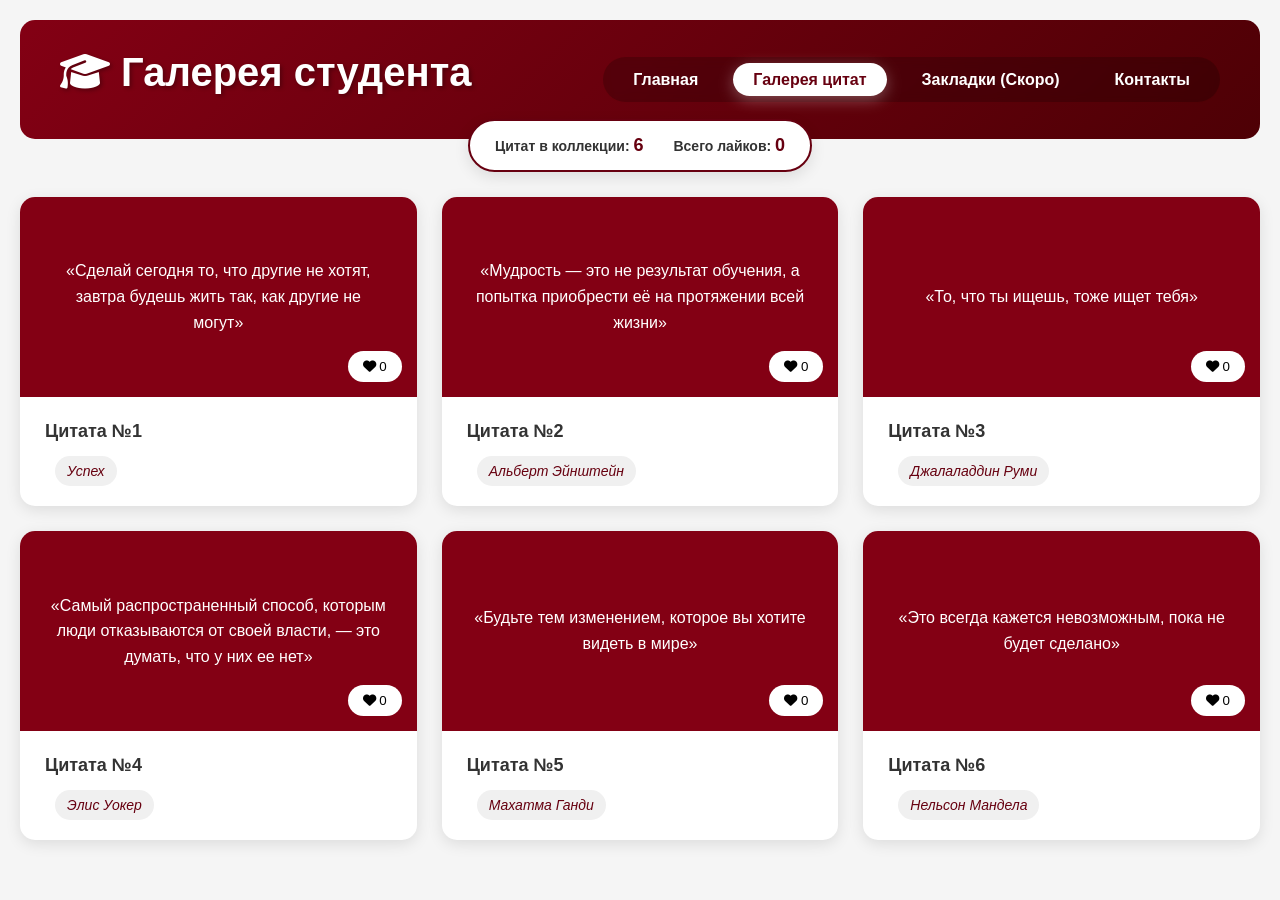
==== gallery.html @ bed90327 "Загружены все страницы сайта" ====
<!DOCTYPE html>
<html lang="ru">
<head>
    <meta charset="UTF-8">
    <title>Галерея цитат</title>
    <link rel="stylesheet" href="style.css">
    <link rel="stylesheet" href="https://cdnjs.cloudflare.com/ajax/libs/font-awesome/6.4.0/css/all.min.css">
</head>
<body>
    <header class="gallery-header">
        <h1><i class="fas fa-graduation-cap"></i> Галерея студента</h1>
        <nav>
            <ul>
                <li><a href="index.html">Главная</a></li>
                <li><a href="gallery.html" class="active">Галерея цитат</a></li>
                <li><a href="#">Закладки (Скоро)</a></li>
                <li><a href="contacts.html">Контакты</a></li>
            </ul>
        </nav>
    </header>

    <main class="gallery-container">
        <div class="stats-panel">
            <p>Цитат в коллекции: <span id="count">0</span></p>
            <p>Всего лайков: <span id="total-likes">0</span></p>
        </div>

        <div class="gallery-grid">
            <article class="image-card photo">
                <div class="card-visual">
                    <p class="quote-text">«Сделай сегодня то, что другие не хотят, завтра будешь жить так, как другие не могут»</p>
                    <button class="like-btn">
                        <i class="fas fa-heart"></i> <span class="likes">0</span>
                    </button>
                </div>
                <div class="card-info">
                    <h3>Цитата №1</h3>
                    <span class="tag">Успех</span>
                </div>
            </article>
            
            <article class="image-card photo">
                <div class="card-visual" style="background: #830014;">
                    <p class="quote-text">«Мудрость — это не результат обучения, а попытка приобрести её на протяжении всей жизни»</p>
                    <button class="like-btn">
                        <i class="fas fa-heart"></i> <span class="likes">0</span>
                    </button>
                </div>
                <div class="card-info">
                    <h3>Цитата №2</h3>
                    <span class="tag">Альберт Эйнштейн</span>
                </div>
            </article>
                        <article class="image-card photo">
                <div class="card-visual" style="background: #830014;">
                    <p class="quote-text">«То, что ты ищешь, тоже ищет тебя»</p>
                    <button class="like-btn">
                        <i class="fas fa-heart"></i> <span class="likes">0</span>
                    </button>
                </div>
                <div class="card-info">
                    <h3>Цитата №3</h3>
                    <span class="tag">Джалаладдин Руми</span>
                </div>
            </article>
                        <article class="image-card photo">
                <div class="card-visual" style="background: #830014;">
                    <p class="quote-text">«Самый распространенный способ, которым люди отказываются от своей власти, — это думать, что у них ее нет»</p>
                    <button class="like-btn">
                        <i class="fas fa-heart"></i> <span class="likes">0</span>
                    </button>
                </div>
                <div class="card-info">
                    <h3>Цитата №4</h3>
                    <span class="tag">Элис Уокер</span>
                </div>
            </article>
                        <article class="image-card photo">
                <div class="card-visual" style="background: #830014;">
                    <p class="quote-text">«Будьте тем изменением, которое вы хотите видеть в мире»</p>
                    <button class="like-btn">
                        <i class="fas fa-heart"></i> <span class="likes">0</span>
                    </button>
                </div>
                <div class="card-info">
                    <h3>Цитата №5</h3>
                    <span class="tag">Махатма Ганди</span>
                </div>
            </article>
                        <article class="image-card photo">
                <div class="card-visual" style="background: #830014;">
                    <p class="quote-text">«Это всегда кажется невозможным, пока не будет сделано»</p>
                    <button class="like-btn">
                        <i class="fas fa-heart"></i> <span class="likes">0</span>
                    </button>
                </div>
                <div class="card-info">
                    <h3>Цитата №6</h3>
                    <span class="tag">Нельсон Мандела</span>
                </div>
            </article>

            </div>
    </main>

    <script src="script.js"></script>
</body>
</html>
---- style.css ----
/* ПОЛНЫЙ STYLE.CSS 
   Проект: Мудрость Студента 
   Практическая работа №4 + Анимации
*/

/* --- 1. СБРОС И ГЛОБАЛЬНЫЕ НАСТРОЙКИ --- */
* {
    margin: 0;
    padding: 0;
    box-sizing: border-box; /* Требование ПР4: современная блочная модель */
}

::selection {
    background: #670010; /* Псевдоэлемент: цвет выделения текста */
    color: white;
}

body {
    font-family: 'Verdana', Geneva, sans-serif;
    background-color: #f5f5f5;
    color: #333;
    line-height: 1.6;
    padding: 20px;
    overflow-x: hidden; /* Защита от горизонтальной прокрутки при анимациях */
}

/* --- ПРАКТИЧЕСКАЯ РАБОТА №5: FLEXBOX МОДЕРНИЗАЦИЯ --- */

/* 1. Обновляем Шапку (Этап 3) */
header {
    display: flex;
    justify-content: space-between;
    align-items: center;
    flex-wrap: wrap;
    gap: 20px;
    padding: 20px 40px;
    background: linear-gradient(-45deg, #670010, #a10019, #3c0000, #830014);
    background-size: 400% 400%;
    animation: gradientBG 15s ease infinite;
    color: white;
    border-radius: 15px;
    margin-bottom: 25px;
}

/* 2. Обновляем Навигацию (Этап 2) */
nav ul {
    display: flex;
    list-style: none;
    gap: 15px;
    padding: 0;
}

/* 3. Исправляем карточки и форму (Этап 6) */
.contacts-container {
    display: flex;
    flex-wrap: wrap;
    gap: 30px;
    align-items: flex-start;
}

.info-card-container {
    flex: 1 1 300px; /* Карточка разработчика */
}

.feedback-form {
    flex: 2 1 500px; /* Форма шире карточки */
}

/* 4. ИСПРАВЛЕНИЕ НИЖНИХ КАРТОЧЕК (FAQ) */
.extra-info {
    display: flex;           /* Включаем Flexbox для FAQ */
    width: 100%;             /* На всю ширину под формой */
    gap: 20px;
    margin-top: 20px;
    flex-wrap: wrap;         /* Чтобы переносились на мобилках */
}

.faq-item {
    flex: 1 1 300px;         /* Карточки FAQ делят место поровну */
    background: white;
    padding: 25px;
    border-radius: 15px;
    box-shadow: 0 5px 15px rgba(0,0,0,0.05);
    border-left: 5px solid #670010; /* Твоя фирменная черта */
    transition: transform 0.3s ease;
}

.faq-item:hover {
    transform: translateY(-5px);
}

/* 5. Обновляем Галерею на Flexbox (Этап 4) */
.gallery-grid {
    display: flex;
    flex-wrap: wrap;
    justify-content: center;
    gap: 25px;
}

.image-card.photo {
    flex: 1 1 320px;
    max-width: 400px;
}

/* 6. Гибкий Футер */
footer {
    display: flex;
    justify-content: center;
    align-items: center;
    background-color: #333;
    color: white;
    padding: 30px;
    margin-top: 30px;
    border-radius: 15px;
}

/* Мобильная адаптация */
@media (max-width: 768px) {
    header {
        justify-content: center;
        text-align: center;
    }
}


@keyframes gradientBG {
    0% { background-position: 0% 50%; }
    50% { background-position: 100% 50%; }
    100% { background-position: 0% 50%; }
}

header h1 {
    font-size: clamp(24px, 5vw, 40px);
    margin-bottom: 15px;
    text-shadow: 2px 2px 4px rgba(0,0,0,0.3);
}

/* --- 3. НАВИГАЦИЯ --- */
nav {
    background-color: rgba(0, 0, 0, 0.2);
    padding: 10px;
    border-radius: 50px;
    display: inline-block;
    backdrop-filter: blur(5px);
}

/* Обновляем список навигации */
nav ul {
    list-style: none;
    display: flex;                   /* Flexbox для пунктов меню */
    gap: 15px;                       /* Отступы между кнопками */
    padding: 0;
}

nav ul li a {
    color: white;
    text-decoration: none;
    font-weight: bold;
    padding: 8px 20px;
    border-radius: 25px;
    transition: 0.4s;
}

/* Псевдокласс :hover */
nav ul li a:hover, nav ul li a.active {
    background-color: white;
    color: #670010;
    box-shadow: 0 4px 15px rgba(255,255,255,0.3);
}

/* --- 4. ОСНОВНОЙ КОНТЕНТ (Анимация появления) --- */
main {
    animation: fadeInPage 0.8s ease-out;
}

@keyframes fadeInPage {
    from { opacity: 0; transform: translateY(30px); }
    to { opacity: 1; transform: translateY(0); }
}

section {
    background-color: white;
    padding: 30px;
    border-radius: 15px;
    box-shadow: 0 5px 15px rgba(0,0,0,0.05);
    margin-bottom: 25px;
}

/* Анимированные заголовки h2 через псевдоэлемент */
h2 {
    color: #2c3e50;
    margin-bottom: 20px;
    position: relative;
    display: inline-block;
}

h2::after {
    content: '';
    position: absolute;
    left: 0;
    bottom: -5px;
    width: 40px;
    height: 4px;
    background: #670010;
    border-radius: 2px;
    transition: width 0.4s ease;
}

section:hover h2::after {
    width: 100%;
}

/* --- ГАЛЕРЕЯ НА FLEXBOX --- */
.gallery-grid {
    display: flex;          /* Включаем Flexbox */
    flex-wrap: wrap;        /* Позволяем карточкам переноситься */
    justify-content: center; /* Центрируем карточки в строке */
    gap: 25px;              /* Расстояние между карточками */
}

.image-card {
    flex: 1 1 320px;       /* Гибкость: расти, сжимайся, база 320px */
    max-width: 400px;      /* Чтобы карточки не становились слишком огромными */
    background: #fff;
    border-radius: 15px;
    overflow: hidden;
    box-shadow: 0 4px 15px rgba(0,0,0,0.1);
    transition: 0.4s cubic-bezier(0.175, 0.885, 0.32, 1.275);
}

.image-card:hover {
    transform: translateY(-12px);
    box-shadow: 0 20px 40px rgba(0,0,0,0.15);
}

.card-visual {
    height: 200px;
    background: #830014;
    color: white;
    padding: 30px;
    display: flex;
    align-items: center;
    justify-content: center;
    text-align: center;
    position: relative;
}

/* Пульсация лайка */
.like-btn {
    position: absolute;
    bottom: 15px;
    right: 15px;
    border: none;
    background: white;
    padding: 8px 15px;
    border-radius: 20px;
    cursor: pointer;
    transition: 0.3s;
}

.like-btn:hover {
    transform: scale(1.1);
    animation: heartBeat 1s infinite;
}

@keyframes heartBeat {
    0% { transform: scale(1); }
    15% { transform: scale(1.2); }
    30% { transform: scale(1); }
}

/* --- КОНТАКТЫ НА FLEXBOX --- */
.contacts-container {
    display: flex;          /* Включаем Flexbox */
    flex-wrap: wrap;        /* Адаптивность для мобилок */
    gap: 40px;
    align-items: flex-start; /* Прижать к верху */
}

.user-card {
    background: linear-gradient(135deg, #ffffff 0%, #fff5f6 100%);
    border: 1px solid #eee;
}

/* Псевдоэлемент иконки перед email */
.user-card p strong::before {
    content: "📍 "; /* Можно заменить на иконку FontAwesome */
}

/* Стилизация полей ввода */
.input-group {
    margin-bottom: 20px;
}

.req-label::after {
    content: " *"; /* Псевдоэлемент для обязательных полей */
    color: #e74c3c;
}

input[type="text"], 
input[type="email"], 
select, 
textarea {
    width: 100%;
    padding: 15px;
    border: 2px solid #eee;
    border-radius: 10px;
    transition: 0.3s;
    font-size: 16px;
}

/* Псевдоклассы :focus и :invalid */
input:focus, textarea:focus {
    outline: none;
    border-color: #670010;
    box-shadow: 0 0 10px rgba(103, 0, 16, 0.1);
    transform: translateX(5px);
}

input::placeholder {
    color: #ccc;
    font-style: italic;
}

/* Чередование стилей FAQ (:nth-child) */
.faq-item {
    padding: 15px;
    border-radius: 10px;
    margin-bottom: 10px;
    transition: 0.3s;
}

.faq-item:nth-child(odd) { background-color: #fff; border-left: 5px solid #670010; }
.faq-item:nth-child(even) { background-color: #f9f9f9; border-left: 5px solid #333; }

/* Кнопка с эффектом */
.submit-btn {
    background: #670010;
    color: white;
    border: none;
    padding: 15px 30px;
    border-radius: 10px;
    font-weight: bold;
    cursor: pointer;
    width: 100%;
    transition: 0.3s;
    text-transform: uppercase;
    letter-spacing: 1px;
}

.submit-btn:hover {
    background: #3c0000;
    letter-spacing: 3px;
    box-shadow: 0 5px 15px rgba(0,0,0,0.3);
}

/* --- 7. ПОДВАЛ --- */
.footer {
    display: flex;
    justify-content: center; /* Центрируем контент */
    align-items: center;
    
    background-color: #333;
    color: white;
    padding: 30px;
    border-radius: 15px;
    margin-top: 20px;
}

/* --- 8. АДАПТИВНОСТЬ --- */
@media (max-width: 850px) {
    .contacts-container {
        grid-template-columns: 1fr;
    }
    
    nav ul {
        flex-wrap: wrap;
        justify-content: center;
    }
}

/* 1. Добавляем отступы для всего текстового блока под картинкой */
.card-info {
    padding: 20px 25px; /* Увеличили боковые отступы до 25px */
    display: flex;
    flex-direction: column;
    gap: 10px;
}

/* 2. Стилизуем текст заголовка (Цитата №...) */
.card-info h3 {
    font-size: 18px;
    color: #333;
}

/* 3. Поправляем фамилии (авторов) */
.card-info .tag {
    display: inline-block;
    margin-left: 10px; /* Сдвигаем фамилию чуть правее */
    padding: 4px 12px;
    background-color: #f0f0f0; /* Легкий фон, чтобы выделить автора */
    border-radius: 15px;
    font-size: 14px;
    color: #670010; /* Цвет в стиле твоего сайта */
    font-style: italic;
    width: fit-content; /* Чтобы фон был только под текстом */
    transition: 0.3s;
}

/* Эффект при наведении на карточку — автор еще немного сдвигается */
.image-card:hover .tag {
    transform: translateX(10px); /* Плавное движение вправо при ховере */
    background-color: #670010;
    color: white;
}

/* Панель статистики */
.stats-panel {
    background: white;
    padding: 10px 25px;
    border-radius: 50px; /* Делаем овальной и аккуратной */
    display: flex;
    gap: 30px;
    width: fit-content; /* Ширина по контенту */
    margin: -45px auto 25px; /* МИНУС 45px сверху — это вынесет панель на границу шапки */
    position: relative;
    z-index: 10;
    box-shadow: 0 5px 15px rgba(0,0,0,0.1);
    border: 2px solid #670010;
    animation: slideDown 0.8s ease-out;
}

/* Анимация появления статистики */
@keyframes slideDown {
    from { opacity: 0; transform: translateY(-20px); }
    to { opacity: 1; transform: translateY(0); }
}

.stats-panel p {
    margin: 0; /* Убираем лишние отступы у текста */
    font-weight: bold;
    color: #333;
    font-size: 14px;
}

.stats-panel span {
    color: #670010;
    font-size: 18px;
}

/* --- ОБНОВЛЕННЫЕ КОНТАКТЫ --- */

/* Контейнер страницы (увеличиваем отступ сверху) */
.contacts-container {
    display: grid;
    grid-template-columns: 350px 1fr; /* Фиксируем ширину левого столбика */
    gap: 40px;
    margin-top: 30px;
}

/* Сама карточка контактов */
.user-card {
    display: flex;
    flex-direction: column;
    gap: 15px; /* Расстояние между строками */
    background: #ffffff;
    border: none;
    border-radius: 20px;
    padding: 35px;
    box-shadow: 0 15px 35px rgba(0,0,0,0.07);
    height: fit-content; /* Чтобы карточка не растягивалась до пола */
    transition: 0.3s ease;
}

.user-card:hover {
    transform: translateY(-5px);
    box-shadow: 0 20px 45px rgba(103, 0, 16, 0.1);
}

/* Заголовок в карточке */
.user-card h3 {
    font-size: 22px;
    color: #670010;
    margin-bottom: 10px;
    border-bottom: 2px solid #fff5f6;
    padding-bottom: 10px;
}

/* Стилизация каждой строки текста */
.user-card p {
    font-size: 15px;
    color: #555;
    margin-bottom: 0;
    display: flex;
    flex-direction: column; /* Текст будет под жирным заголовком */
}

.user-card p strong {
    color: #333;
    font-size: 13px;
    text-transform: uppercase;
    letter-spacing: 1px;
    margin-bottom: 4px;
    opacity: 0.7;
}

/* Соцсети в ряд */
.social-links {
    margin-top: 20px;
    display: flex;
    gap: 15px;
    justify-content: flex-start;
}

.social-links a {
    display: flex;
    align-items: center;
    justify-content: center;
    width: 45px;
    height: 45px;
    background: #f8f8f8;
    color: #670010;
    border-radius: 12px;
    text-decoration: none;
    font-size: 20px;
    transition: 0.3s;
}

.social-links a:hover {
    background: #670010;
    color: white;
    transform: translateY(-3px);
}

/* Адаптивность для мобилок */
@media (max-width: 900px) {
    .contacts-container {
        grid-template-columns: 1fr; /* В один столбик на телефонах */
    }
    .user-card {
        width: 100%;
    }
}

.info-card-container {
    flex: 1;                /* Занимает 1 часть пространства */
    min-width: 300px;
}

.feedback-form {
    flex: 2;                /* Занимает 2 части пространства (шире карточки) */
    min-width: 300px;
    background: white;
    padding: 30px;
    border-radius: 15px;
    box-shadow: 0 5px 15px rgba(0,0,0,0.05);
}
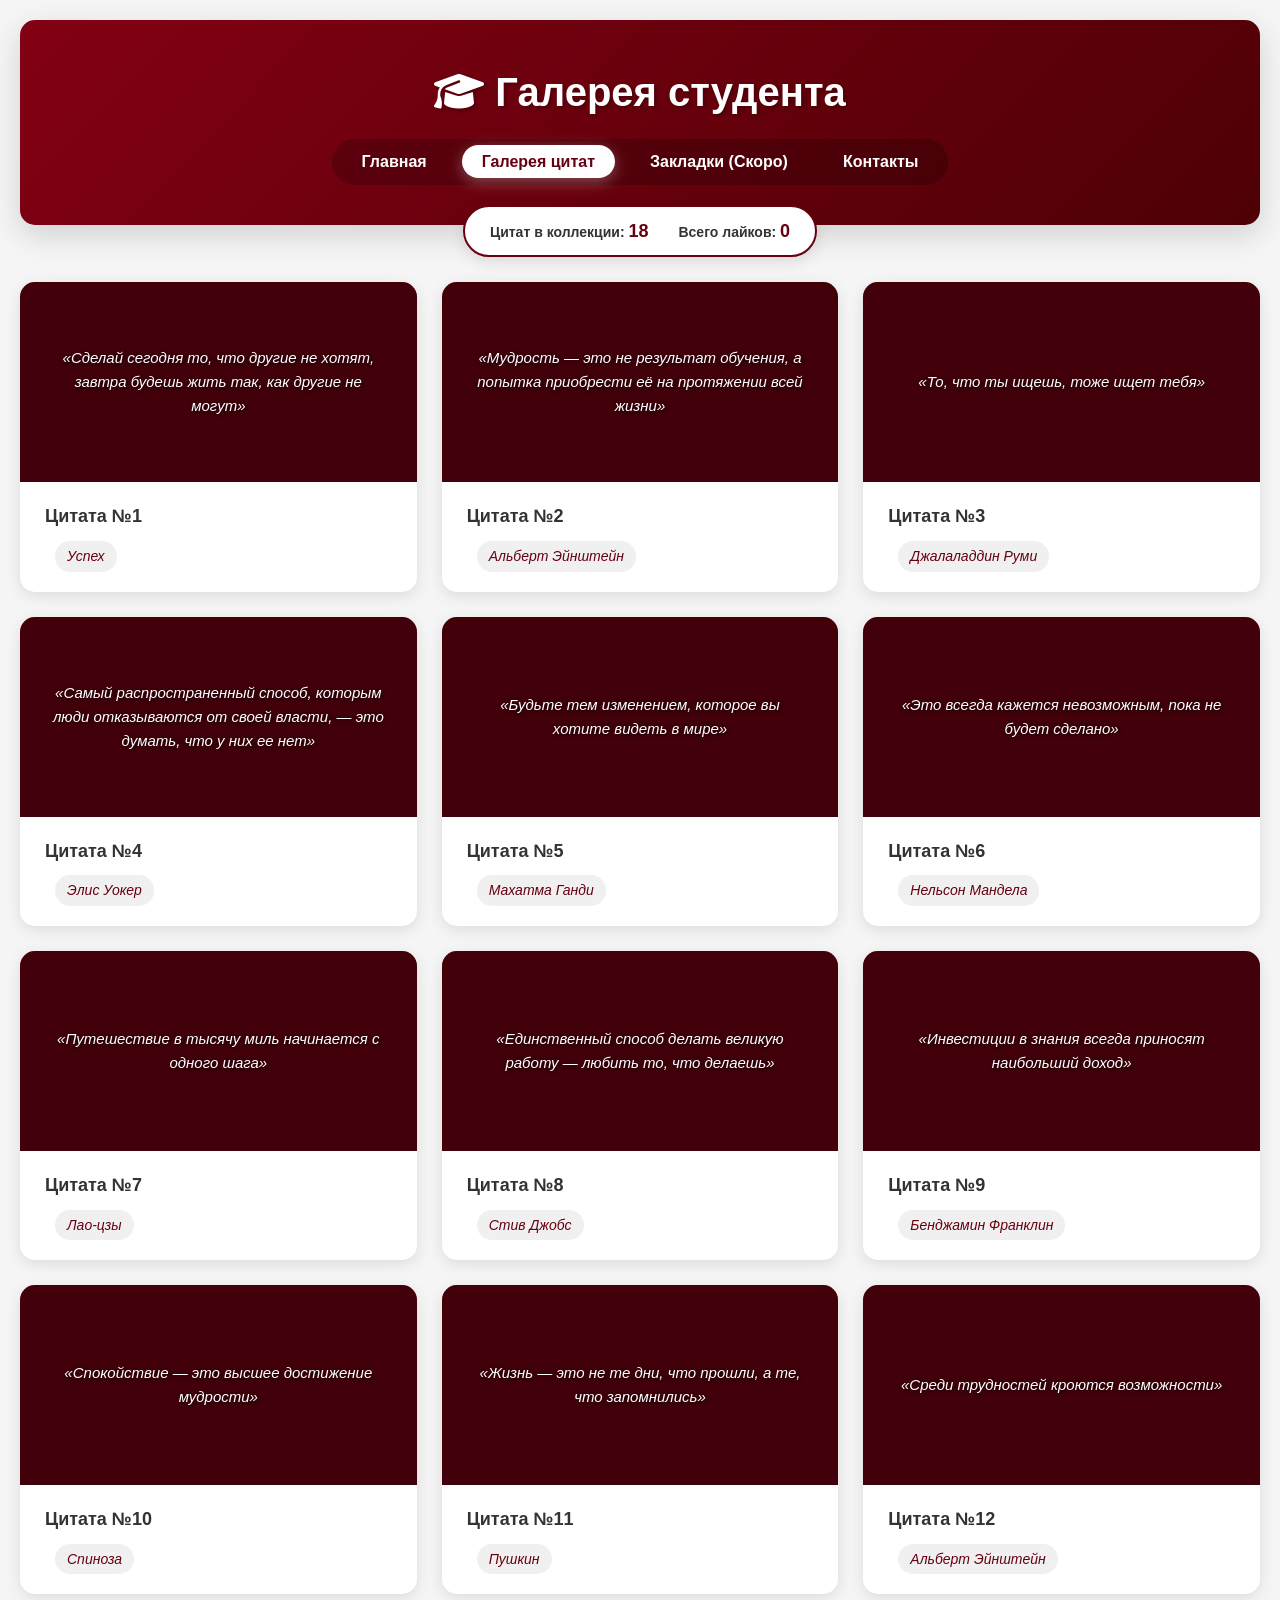
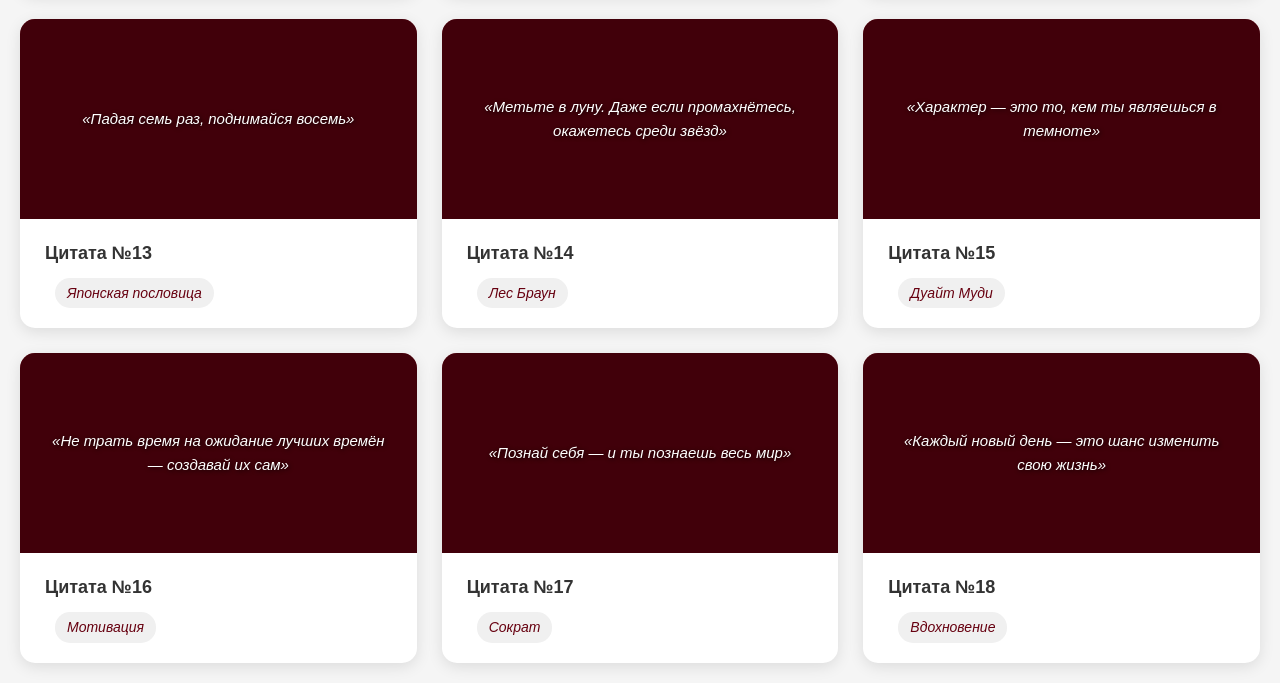
==== commit 76d2fd17: "добавил картинки" ====
--- a/gallery.html
+++ b/gallery.html
@@ -26,8 +26,10 @@
         </div>
 
         <div class="gallery-grid">
-            <article class="image-card photo">
-                <div class="card-visual">
+
+            <!-- Цитата 1 — горы/путь к успеху -->
+            <article class="image-card photo">
+                <div class="card-visual" style="background-image: url('https://images.unsplash.com/photo-1464822759023-fed622ff2c3b?w=600&q=80');">
                     <p class="quote-text">«Сделай сегодня то, что другие не хотят, завтра будешь жить так, как другие не могут»</p>
                     <button class="like-btn">
                         <i class="fas fa-heart"></i> <span class="likes">0</span>
@@ -38,9 +40,10 @@
                     <span class="tag">Успех</span>
                 </div>
             </article>
-            
-            <article class="image-card photo">
-                <div class="card-visual" style="background: #830014;">
+
+            <!-- Цитата 2 — звёздное небо/мудрость -->
+            <article class="image-card photo">
+                <div class="card-visual" style="background-image: url('https://images.unsplash.com/photo-1519681393784-d120267933ba?w=600&q=80');">
                     <p class="quote-text">«Мудрость — это не результат обучения, а попытка приобрести её на протяжении всей жизни»</p>
                     <button class="like-btn">
                         <i class="fas fa-heart"></i> <span class="likes">0</span>
@@ -51,8 +54,10 @@
                     <span class="tag">Альберт Эйнштейн</span>
                 </div>
             </article>
-                        <article class="image-card photo">
-                <div class="card-visual" style="background: #830014;">
+
+            <!-- Цитата 3 — океан/поиск -->
+            <article class="image-card photo">
+                <div class="card-visual" style="background-image: url('https://images.unsplash.com/photo-1505118380757-91f5f5632de0?w=600&q=80');">
                     <p class="quote-text">«То, что ты ищешь, тоже ищет тебя»</p>
                     <button class="like-btn">
                         <i class="fas fa-heart"></i> <span class="likes">0</span>
@@ -63,8 +68,10 @@
                     <span class="tag">Джалаладдин Руми</span>
                 </div>
             </article>
-                        <article class="image-card photo">
-                <div class="card-visual" style="background: #830014;">
+
+            <!-- Цитата 4 — силуэт человека/сила -->
+            <article class="image-card photo">
+                <div class="card-visual" style="background-image: url('https://images.unsplash.com/photo-1470770841072-f978cf4d019e?w=600&q=80');">
                     <p class="quote-text">«Самый распространенный способ, которым люди отказываются от своей власти, — это думать, что у них ее нет»</p>
                     <button class="like-btn">
                         <i class="fas fa-heart"></i> <span class="likes">0</span>
@@ -75,8 +82,10 @@
                     <span class="tag">Элис Уокер</span>
                 </div>
             </article>
-                        <article class="image-card photo">
-                <div class="card-visual" style="background: #830014;">
+
+            <!-- Цитата 5 — восход/перемены -->
+            <article class="image-card photo">
+                <div class="card-visual" style="background-image: url('https://images.unsplash.com/photo-1500534314209-a25ddb2bd429?w=600&q=80');">
                     <p class="quote-text">«Будьте тем изменением, которое вы хотите видеть в мире»</p>
                     <button class="like-btn">
                         <i class="fas fa-heart"></i> <span class="likes">0</span>
@@ -87,8 +96,10 @@
                     <span class="tag">Махатма Ганди</span>
                 </div>
             </article>
-                        <article class="image-card photo">
-                <div class="card-visual" style="background: #830014;">
+
+            <!-- Цитата 6 — вершина горы/возможное -->
+            <article class="image-card photo">
+                <div class="card-visual" style="background-image: url('https://images.unsplash.com/photo-1486870591958-9b9d0d1dda99?w=600&q=80');">
                     <p class="quote-text">«Это всегда кажется невозможным, пока не будет сделано»</p>
                     <button class="like-btn">
                         <i class="fas fa-heart"></i> <span class="likes">0</span>
@@ -100,9 +111,177 @@
                 </div>
             </article>
 
-            </div>
+            <!-- Цитата 7 — дорога в лесу/путь -->
+            <article class="image-card photo">
+                <div class="card-visual" style="background-image: url('https://images.unsplash.com/photo-1448375240586-882707db888b?w=600&q=80');">
+                    <p class="quote-text">«Путешествие в тысячу миль начинается с одного шага»</p>
+                    <button class="like-btn">
+                        <i class="fas fa-heart"></i> <span class="likes">0</span>
+                    </button>
+                </div>
+                <div class="card-info">
+                    <h3>Цитата №7</h3>
+                    <span class="tag">Лао-цзы</span>
+                </div>
+            </article>
+
+            <!-- Цитата 8 — ночной город/мечта -->
+            <article class="image-card photo">
+                <div class="card-visual" style="background-image: url('https://images.unsplash.com/photo-1477959858617-67f85cf4f1df?w=600&q=80');">
+                    <p class="quote-text">«Единственный способ делать великую работу — любить то, что делаешь»</p>
+                    <button class="like-btn">
+                        <i class="fas fa-heart"></i> <span class="likes">0</span>
+                    </button>
+                </div>
+                <div class="card-info">
+                    <h3>Цитата №8</h3>
+                    <span class="tag">Стив Джобс</span>
+                </div>
+            </article>
+
+            <!-- Цитата 9 — книги/знание -->
+            <article class="image-card photo">
+                <div class="card-visual" style="background-image: url('https://images.unsplash.com/photo-1524995997946-a1c2e315a42f?w=600&q=80');">
+                    <p class="quote-text">«Инвестиции в знания всегда приносят наибольший доход»</p>
+                    <button class="like-btn">
+                        <i class="fas fa-heart"></i> <span class="likes">0</span>
+                    </button>
+                </div>
+                <div class="card-info">
+                    <h3>Цитата №9</h3>
+                    <span class="tag">Бенджамин Франклин</span>
+                </div>
+            </article>
+
+            <!-- Цитата 10 — туман в горах/спокойствие -->
+            <article class="image-card photo">
+                <div class="card-visual" style="background-image: url('https://images.unsplash.com/photo-1506905925346-21bda4d32df4?w=600&q=80');">
+                    <p class="quote-text">«Спокойствие — это высшее достижение мудрости»</p>
+                    <button class="like-btn">
+                        <i class="fas fa-heart"></i> <span class="likes">0</span>
+                    </button>
+                </div>
+                <div class="card-info">
+                    <h3>Цитата №10</h3>
+                    <span class="tag">Спиноза</span>
+                </div>
+            </article>
+
+            <!-- Цитата 11 — цветущее поле/красота -->
+            <article class="image-card photo">
+                <div class="card-visual" style="background-image: url('https://images.unsplash.com/photo-1418065460487-3e41a6c84dc5?w=600&q=80');">
+                    <p class="quote-text">«Жизнь — это не те дни, что прошли, а те, что запомнились»</p>
+                    <button class="like-btn">
+                        <i class="fas fa-heart"></i> <span class="likes">0</span>
+                    </button>
+                </div>
+                <div class="card-info">
+                    <h3>Цитата №11</h3>
+                    <span class="tag">Пушкин</span>
+                </div>
+            </article>
+
+            <!-- Цитата 12 — маяк/ориентир -->
+            <article class="image-card photo">
+                <div class="card-visual" style="background-image: url('https://images.unsplash.com/photo-1507525428034-b723cf961d3e?w=600&q=80');">
+                    <p class="quote-text">«Среди трудностей кроются возможности»</p>
+                    <button class="like-btn">
+                        <i class="fas fa-heart"></i> <span class="likes">0</span>
+                    </button>
+                </div>
+                <div class="card-info">
+                    <h3>Цитата №12</h3>
+                    <span class="tag">Альберт Эйнштейн</span>
+                </div>
+            </article>
+
+            <!-- Цитата 13 — водопад/сила природы -->
+            <article class="image-card photo">
+                <div class="card-visual" style="background-image: url('https://images.unsplash.com/photo-1432405972618-c60b0225b8f9?w=600&q=80');">
+                    <p class="quote-text">«Падая семь раз, поднимайся восемь»</p>
+                    <button class="like-btn">
+                        <i class="fas fa-heart"></i> <span class="likes">0</span>
+                    </button>
+                </div>
+                <div class="card-info">
+                    <h3>Цитата №13</h3>
+                    <span class="tag">Японская пословица</span>
+                </div>
+            </article>
+
+            <!-- Цитата 14 — ночное небо со звёздами/мечты -->
+            <article class="image-card photo">
+                <div class="card-visual" style="background-image: url('https://images.unsplash.com/photo-1534796636912-3b95b3ab5986?w=600&q=80');">
+                    <p class="quote-text">«Метьте в луну. Даже если промахнётесь, окажетесь среди звёзд»</p>
+                    <button class="like-btn">
+                        <i class="fas fa-heart"></i> <span class="likes">0</span>
+                    </button>
+                </div>
+                <div class="card-info">
+                    <h3>Цитата №14</h3>
+                    <span class="tag">Лес Браун</span>
+                </div>
+            </article>
+
+            <!-- Цитата 15 — пустыня/стойкость -->
+            <article class="image-card photo">
+                <div class="card-visual" style="background-image: url('https://images.unsplash.com/photo-1509316785289-025f5b846b35?w=600&q=80');">
+                    <p class="quote-text">«Характер — это то, кем ты являешься в темноте»</p>
+                    <button class="like-btn">
+                        <i class="fas fa-heart"></i> <span class="likes">0</span>
+                    </button>
+                </div>
+                <div class="card-info">
+                    <h3>Цитата №15</h3>
+                    <span class="tag">Дуайт Муди</span>
+                </div>
+            </article>
+
+            <!-- Цитата 16 — осенний парк/время -->
+            <article class="image-card photo">
+                <div class="card-visual" style="background-image: url('https://images.unsplash.com/photo-1507003211169-0a1dd7228f2d?w=600&q=80');">
+                    <p class="quote-text">«Не трать время на ожидание лучших времён — создавай их сам»</p>
+                    <button class="like-btn">
+                        <i class="fas fa-heart"></i> <span class="likes">0</span>
+                    </button>
+                </div>
+                <div class="card-info">
+                    <h3>Цитата №16</h3>
+                    <span class="tag">Мотивация</span>
+                </div>
+            </article>
+
+            <!-- Цитата 17 — горное озеро/отражение -->
+            <article class="image-card photo">
+                <div class="card-visual" style="background-image: url('https://images.unsplash.com/photo-1476231682828-37e571bc172f?w=600&q=80');">
+                    <p class="quote-text">«Познай себя — и ты познаешь весь мир»</p>
+                    <button class="like-btn">
+                        <i class="fas fa-heart"></i> <span class="likes">0</span>
+                    </button>
+                </div>
+                <div class="card-info">
+                    <h3>Цитата №17</h3>
+                    <span class="tag">Сократ</span>
+                </div>
+            </article>
+
+            <!-- Цитата 18 — рассвет над морем/надежда -->
+            <article class="image-card photo">
+                <div class="card-visual" style="background-image: url('https://images.unsplash.com/photo-1502481851512-e9e2529bfbf9?w=600&q=80');">
+                    <p class="quote-text">«Каждый новый день — это шанс изменить свою жизнь»</p>
+                    <button class="like-btn">
+                        <i class="fas fa-heart"></i> <span class="likes">0</span>
+                    </button>
+                </div>
+                <div class="card-info">
+                    <h3>Цитата №18</h3>
+                    <span class="tag">Вдохновение</span>
+                </div>
+            </article>
+
+        </div>
     </main>
 
     <script src="script.js"></script>
 </body>
-</html>+</html>
--- a/style.css
+++ b/style.css
@@ -24,104 +24,18 @@
     overflow-x: hidden; /* Защита от горизонтальной прокрутки при анимациях */
 }
 
-/* --- ПРАКТИЧЕСКАЯ РАБОТА №5: FLEXBOX МОДЕРНИЗАЦИЯ --- */
-
-/* 1. Обновляем Шапку (Этап 3) */
+/* --- 2. ШАПКА С АНИМИРОВАННЫМ ГРАДИЕНТОМ --- */
 header {
-    display: flex;
-    justify-content: space-between;
-    align-items: center;
-    flex-wrap: wrap;
-    gap: 20px;
-    padding: 20px 40px;
     background: linear-gradient(-45deg, #670010, #a10019, #3c0000, #830014);
     background-size: 400% 400%;
     animation: gradientBG 15s ease infinite;
     color: white;
+    padding: 40px 20px;
+    text-align: center;
     border-radius: 15px;
     margin-bottom: 25px;
-}
-
-/* 2. Обновляем Навигацию (Этап 2) */
-nav ul {
-    display: flex;
-    list-style: none;
-    gap: 15px;
-    padding: 0;
-}
-
-/* 3. Исправляем карточки и форму (Этап 6) */
-.contacts-container {
-    display: flex;
-    flex-wrap: wrap;
-    gap: 30px;
-    align-items: flex-start;
-}
-
-.info-card-container {
-    flex: 1 1 300px; /* Карточка разработчика */
-}
-
-.feedback-form {
-    flex: 2 1 500px; /* Форма шире карточки */
-}
-
-/* 4. ИСПРАВЛЕНИЕ НИЖНИХ КАРТОЧЕК (FAQ) */
-.extra-info {
-    display: flex;           /* Включаем Flexbox для FAQ */
-    width: 100%;             /* На всю ширину под формой */
-    gap: 20px;
-    margin-top: 20px;
-    flex-wrap: wrap;         /* Чтобы переносились на мобилках */
-}
-
-.faq-item {
-    flex: 1 1 300px;         /* Карточки FAQ делят место поровну */
-    background: white;
-    padding: 25px;
-    border-radius: 15px;
-    box-shadow: 0 5px 15px rgba(0,0,0,0.05);
-    border-left: 5px solid #670010; /* Твоя фирменная черта */
-    transition: transform 0.3s ease;
-}
-
-.faq-item:hover {
-    transform: translateY(-5px);
-}
-
-/* 5. Обновляем Галерею на Flexbox (Этап 4) */
-.gallery-grid {
-    display: flex;
-    flex-wrap: wrap;
-    justify-content: center;
-    gap: 25px;
-}
-
-.image-card.photo {
-    flex: 1 1 320px;
-    max-width: 400px;
-}
-
-/* 6. Гибкий Футер */
-footer {
-    display: flex;
-    justify-content: center;
-    align-items: center;
-    background-color: #333;
-    color: white;
-    padding: 30px;
-    margin-top: 30px;
-    border-radius: 15px;
-}
-
-/* Мобильная адаптация */
-@media (max-width: 768px) {
-    header {
-        justify-content: center;
-        text-align: center;
-    }
-}
-
+    box-shadow: 0 10px 30px rgba(0,0,0,0.15); /* Блочная модель: объем */
+}
 
 @keyframes gradientBG {
     0% { background-position: 0% 50%; }
@@ -144,12 +58,10 @@
     backdrop-filter: blur(5px);
 }
 
-/* Обновляем список навигации */
 nav ul {
     list-style: none;
-    display: flex;                   /* Flexbox для пунктов меню */
-    gap: 15px;                       /* Отступы между кнопками */
-    padding: 0;
+    display: flex;
+    gap: 15px;
 }
 
 nav ul li a {
@@ -210,20 +122,17 @@
     width: 100%;
 }
 
-/* --- ГАЛЕРЕЯ НА FLEXBOX --- */
+/* --- 5. ГАЛЕРЕЯ ЦИТАТ (GRID) --- */
 .gallery-grid {
-    display: flex;          /* Включаем Flexbox */
-    flex-wrap: wrap;        /* Позволяем карточкам переноситься */
-    justify-content: center; /* Центрируем карточки в строке */
-    gap: 25px;              /* Расстояние между карточками */
+    display: grid;
+    grid-template-columns: repeat(auto-fit, minmax(300px, 1fr));
+    gap: 25px;
 }
 
 .image-card {
-    flex: 1 1 320px;       /* Гибкость: расти, сжимайся, база 320px */
-    max-width: 400px;      /* Чтобы карточки не становились слишком огромными */
     background: #fff;
     border-radius: 15px;
-    overflow: hidden;
+    overflow: hidden; /* Контроль переполнения */
     box-shadow: 0 4px 15px rgba(0,0,0,0.1);
     transition: 0.4s cubic-bezier(0.175, 0.885, 0.32, 1.275);
 }
@@ -235,7 +144,9 @@
 
 .card-visual {
     height: 200px;
-    background: #830014;
+    background-color: #830014;
+    background-size: cover;
+    background-position: center;
     color: white;
     padding: 30px;
     display: flex;
@@ -243,6 +154,29 @@
     justify-content: center;
     text-align: center;
     position: relative;
+    overflow: hidden;
+}
+
+/* Затемняющий слой поверх картинки — текст читается чётко */
+.card-visual::before {
+    content: '';
+    position: absolute;
+    inset: 0;
+    background: rgba(0, 0, 0, 0.50);
+    z-index: 0;
+}
+
+/* Текст поверх затемнения */
+.card-visual .quote-text {
+    position: relative;
+    z-index: 1;
+}
+
+.quote-text {
+    font-size: 15px;
+    line-height: 1.6;
+    text-shadow: 1px 1px 4px rgba(0,0,0,0.8);
+    font-style: italic;
 }
 
 /* Пульсация лайка */
@@ -250,12 +184,20 @@
     position: absolute;
     bottom: 15px;
     right: 15px;
+    z-index: 2;
     border: none;
     background: white;
     padding: 8px 15px;
     border-radius: 20px;
     cursor: pointer;
-    transition: 0.3s;
+    transition: opacity 0.3s ease, transform 0.3s ease;
+    opacity: 0;
+    pointer-events: none;
+}
+
+.image-card:hover .like-btn {
+    opacity: 1;
+    pointer-events: auto;
 }
 
 .like-btn:hover {
@@ -269,12 +211,11 @@
     30% { transform: scale(1); }
 }
 
-/* --- КОНТАКТЫ НА FLEXBOX --- */
+/* --- 6. КОНТАКТЫ И ФОРМА (ПР4) --- */
 .contacts-container {
-    display: flex;          /* Включаем Flexbox */
-    flex-wrap: wrap;        /* Адаптивность для мобилок */
-    gap: 40px;
-    align-items: flex-start; /* Прижать к верху */
+    display: grid;
+    grid-template-columns: 1fr 2fr;
+    gap: 30px;
 }
 
 .user-card {
@@ -355,13 +296,10 @@
 }
 
 /* --- 7. ПОДВАЛ --- */
-.footer {
-    display: flex;
-    justify-content: center; /* Центрируем контент */
-    align-items: center;
-    
+footer {
     background-color: #333;
     color: white;
+    text-align: center;
     padding: 30px;
     border-radius: 15px;
     margin-top: 20px;
@@ -540,18 +478,4 @@
     .user-card {
         width: 100%;
     }
-}
-
-.info-card-container {
-    flex: 1;                /* Занимает 1 часть пространства */
-    min-width: 300px;
-}
-
-.feedback-form {
-    flex: 2;                /* Занимает 2 части пространства (шире карточки) */
-    min-width: 300px;
-    background: white;
-    padding: 30px;
-    border-radius: 15px;
-    box-shadow: 0 5px 15px rgba(0,0,0,0.05);
 }
